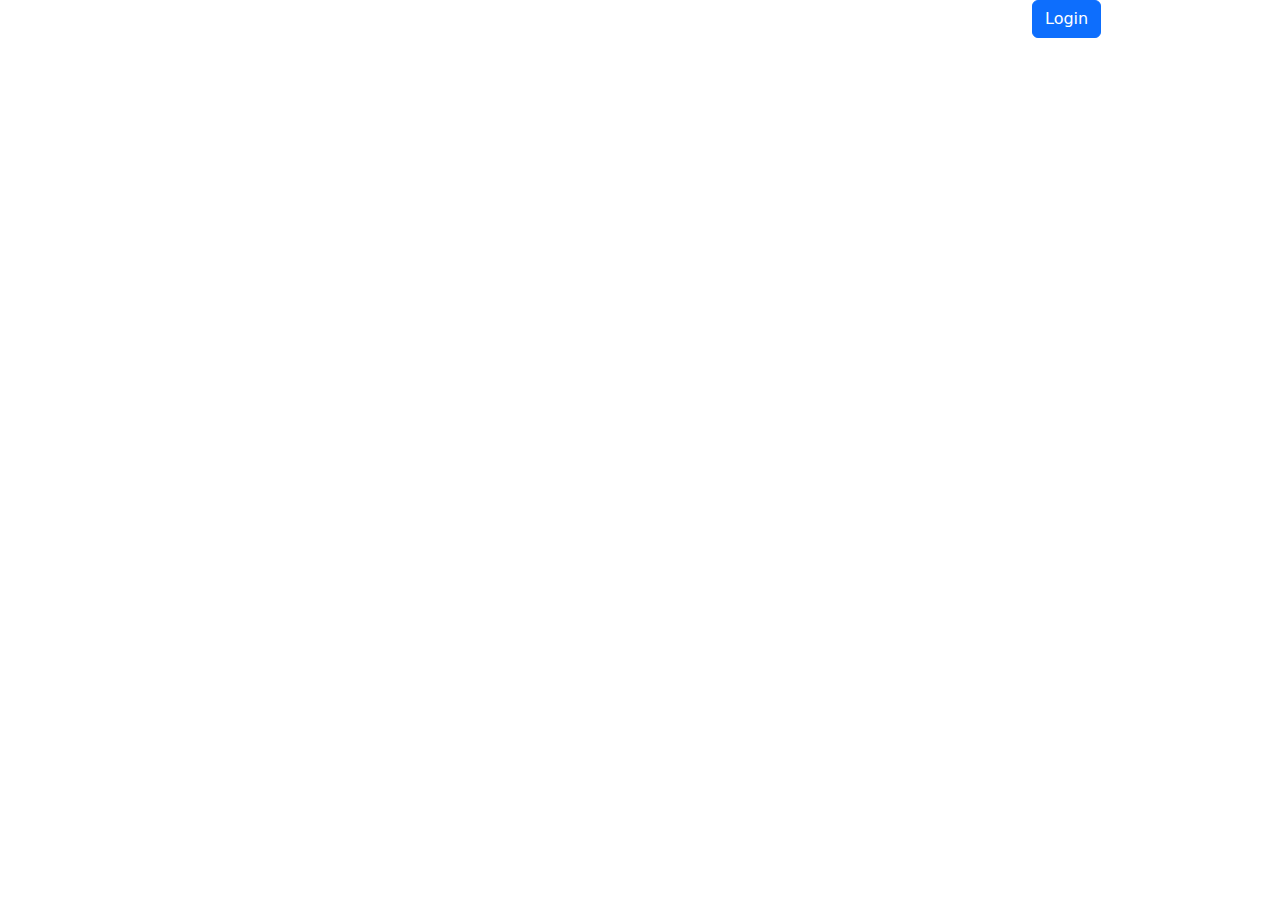
==== Site-Restaurante/index.html @ a01f64b5 "Estrutura do Modal" ====
<!DOCTYPE html>
<html lang="en">

<head>
    <meta charset="UTF-8">
    <meta name="viewport" content="width=device-width, initial-scale=1.0">
    <title>Site-Restaurante</title>
    <!-- CSS restaurante -->
    <link href="https://cdn.jsdelivr.net/npm/bootstrap@5.3.3/dist/css/bootstrap.min.css" rel="stylesheet"
        crossorigin="anonymous">

    <!-- CSS externo -->
    <link rel="stylesheet" href="./css/style.css">
</head>

<body>
    <nav>
        <div class="container">
            <div class="row">
                <div class="col-10"></div>
                <div class="col">
                    <button type="button" class="btn btn-primary" data-bs-toggle="modal" data-bs-target="#loginModal">
                        Login
                    </button>
                </div>
            </div>
        </div>
    </nav>


    <!-- Modal -->
    <div class="modal fade" id="loginModal" tabindex="-1" aria-labelledby="loginModalLabel" aria-hidden="true">
        <div class="modal-dialog">
            <div class="modal-content">
                <div class="modal-header">
                    <h1 class="modal-title fs-5" id="exampleModalLabel">Modal title</h1>
                    <button type="button" class="btn-close" data-bs-dismiss="modal" aria-label="Close"></button>
                </div>
                <div class="modal-body">
                    ...
                </div>
                <div class="modal-footer">
                    <button type="button" class="btn btn-secondary" data-bs-dismiss="modal">Close</button>
                    <button type="button" class="btn btn-primary">Save changes</button>
                </div>
            </div>
        </div>
    </div>

</body>

<!-- JS do bootstrap -->
<script src="https://cdn.jsdelivr.net/npm/bootstrap@5.3.3/dist/js/bootstrap.bundle.min.js"
    crossorigin="anonymous"></script>

</html>
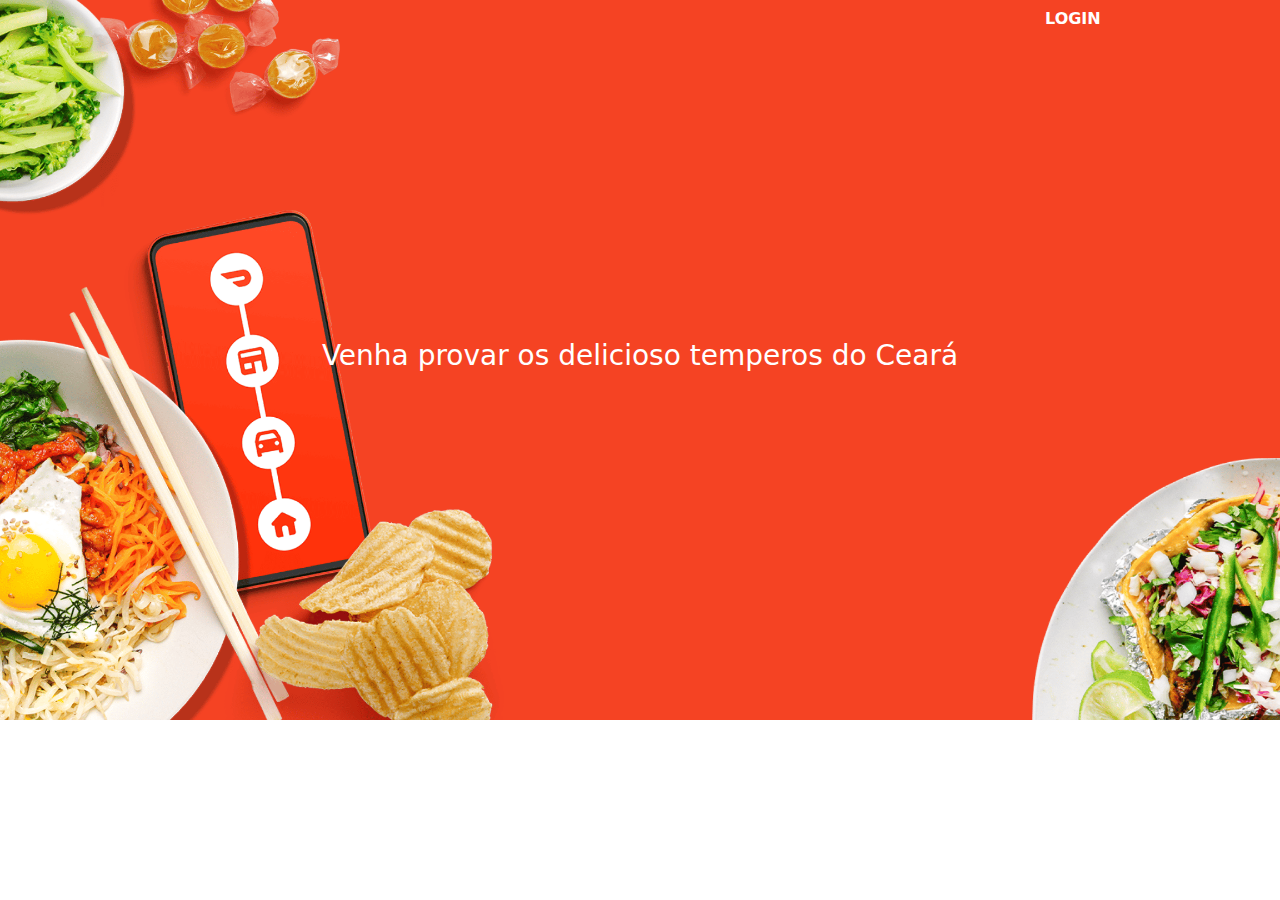
==== commit b18c8c06: "Estrutura Header" ====
--- a/Site-Restaurante/index.html
+++ b/Site-Restaurante/index.html
@@ -19,7 +19,7 @@
             <div class="row">
                 <div class="col-10"></div>
                 <div class="col">
-                    <button type="button" class="btn btn-primary" data-bs-toggle="modal" data-bs-target="#loginModal">
+                    <button type="button" class="btn btn-link" data-bs-toggle="modal" data-bs-target="#loginModal">
                         Login
                     </button>
                 </div>
@@ -27,13 +27,18 @@
         </div>
     </nav>
 
+    <header>
+        <h3>Venha provar os delicioso temperos do Ceará</h3>
+    </header>
+
+
 
     <!-- Modal -->
     <div class="modal fade" id="loginModal" tabindex="-1" aria-labelledby="loginModalLabel" aria-hidden="true">
         <div class="modal-dialog">
             <div class="modal-content">
                 <div class="modal-header">
-                    <h1 class="modal-title fs-5" id="exampleModalLabel">Modal title</h1>
+                    <h1 class="modal-title fs-5" id="loginModalLabel">Modal title</h1>
                     <button type="button" class="btn-close" data-bs-dismiss="modal" aria-label="Close"></button>
                 </div>
                 <div class="modal-body">
@@ -46,7 +51,6 @@
             </div>
         </div>
     </div>
-
 </body>
 
 <!-- JS do bootstrap -->
--- a/Site-Restaurante/css/style.css
+++ b/Site-Restaurante/css/style.css
@@ -0,0 +1,22 @@
+.btn-link {
+    text-decoration: none;
+    font-weight: 700;
+    text-transform: uppercase;
+    color: white;
+}
+
+header {
+    background-image: url('../img/banner_desktop.png');
+    height: 80vh;
+    background-size: cover;
+    display: flex;
+    justify-content: center;
+    align-items: center;
+    color: white;
+    font-weight: 700;
+
+}
+
+nav .row {
+    height: 0;
+}
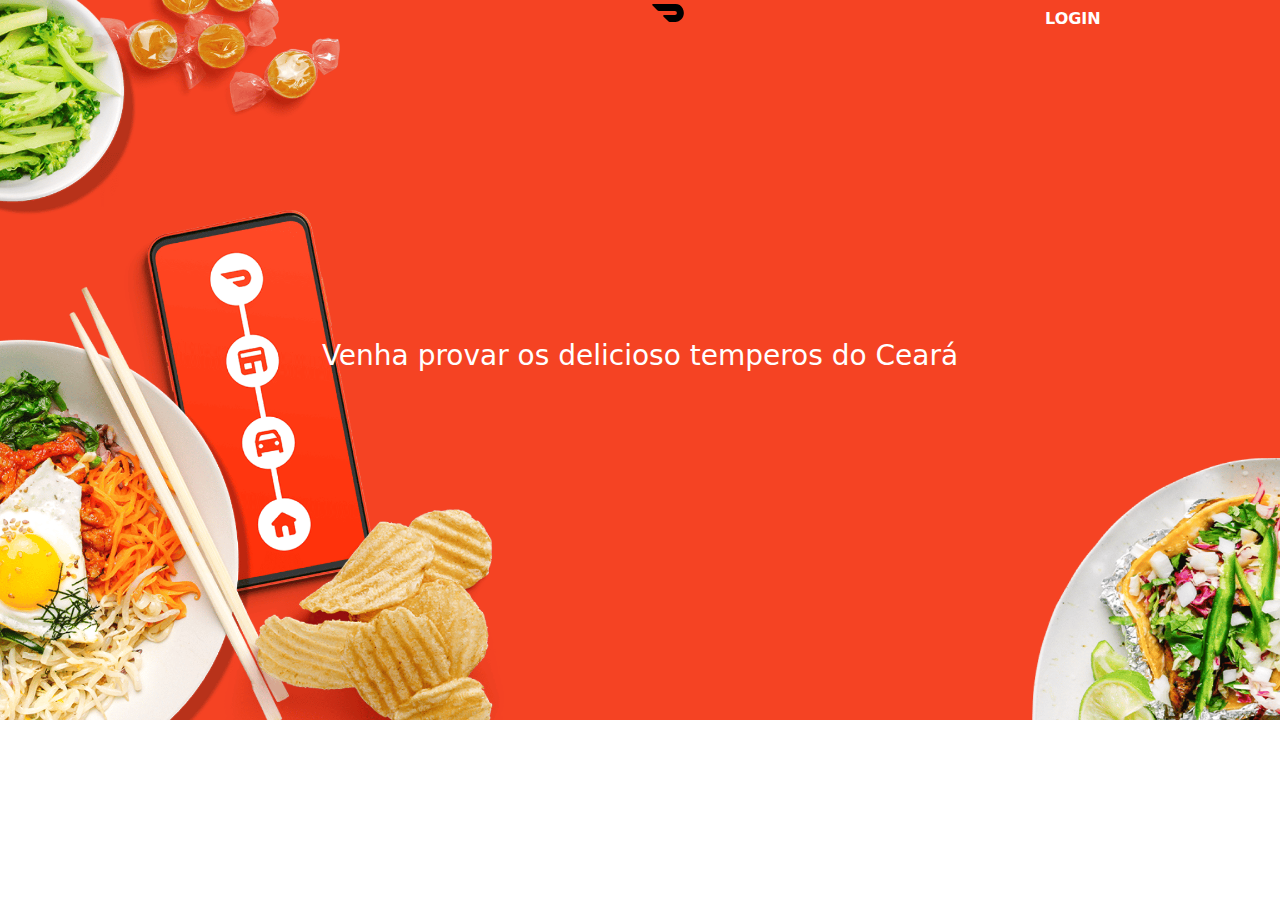
==== commit 5c42b198: "AJEITE A LOGO" ====
--- a/Site-Restaurante/index.html
+++ b/Site-Restaurante/index.html
@@ -17,7 +17,13 @@
     <nav>
         <div class="container">
             <div class="row">
-                <div class="col-10"></div>
+                <div class="col-6"></div>
+                <div class="col-4">
+                    <svg aria-hidden="true" width="32" height="18" viewBox="0 0 99.5 56.5" fill="var(--base-color-white)"><path d="M95.64,13.38A25.24,25.24,0,0,0,73.27,0H2.43A2.44,2.44,0,0,0,.72,4.16L16.15,19.68a7.26,7.26,0,0,0,5.15,2.14H71.24a6.44,6.44,0,1,1,.13,12.88H36.94a2.44,2.44,0,0,0-1.72,4.16L50.66,54.39a7.25,7.25,0,0,0,5.15,2.14H71.38c20.26,0,35.58-21.66,24.26-43.16"></path></svg>
+                    <!-- SE VIREM COM A LOGO NO MEIO -->
+                </div>
+
+                
                 <div class="col">
                     <button type="button" class="btn btn-link" data-bs-toggle="modal" data-bs-target="#loginModal">
                         Login
@@ -28,7 +34,11 @@
     </nav>
 
     <header>
+
         <h3>Venha provar os delicioso temperos do Ceará</h3>
+
+
+
     </header>
 
 
@@ -38,15 +48,28 @@
         <div class="modal-dialog">
             <div class="modal-content">
                 <div class="modal-header">
-                    <h1 class="modal-title fs-5" id="loginModalLabel">Modal title</h1>
+                    <h1 class="modal-title fs-5" id="loginModalLabel">Entrar</h1>
                     <button type="button" class="btn-close" data-bs-dismiss="modal" aria-label="Close"></button>
                 </div>
                 <div class="modal-body">
-                    ...
+                    <!-- Form Floating Label -->
+                    <div class="form-floating mb-3">
+                        <input type="email" class="form-control" id="email" placeholder="name@example.com">
+                        <label for="email">E-mail</label>
+                    </div>
+                    <div class="form-floating">
+                        <input type="password" class="form-control" id="senha" placeholder="Password">
+                        <label for="senha">Senha</label>
+                    </div>
                 </div>
                 <div class="modal-footer">
-                    <button type="button" class="btn btn-secondary" data-bs-dismiss="modal">Close</button>
-                    <button type="button" class="btn btn-primary">Save changes</button>
+
+                    <button type="button" class="btn btn-primary">Login</button>
+
+                    <li>
+                        <a href="cadastro.html">Cadastrar</a>
+                    </li>
+
                 </div>
             </div>
         </div>
--- a/Site-Restaurante/css/style.css
+++ b/Site-Restaurante/css/style.css
@@ -20,3 +20,14 @@
 nav .row {
     height: 0;
 }
+
+.modal-footer {
+    display: flex;
+    justify-content: center;
+    flex-direction: column;
+}
+
+.modal-footer li {
+    list-style: none;
+
+}
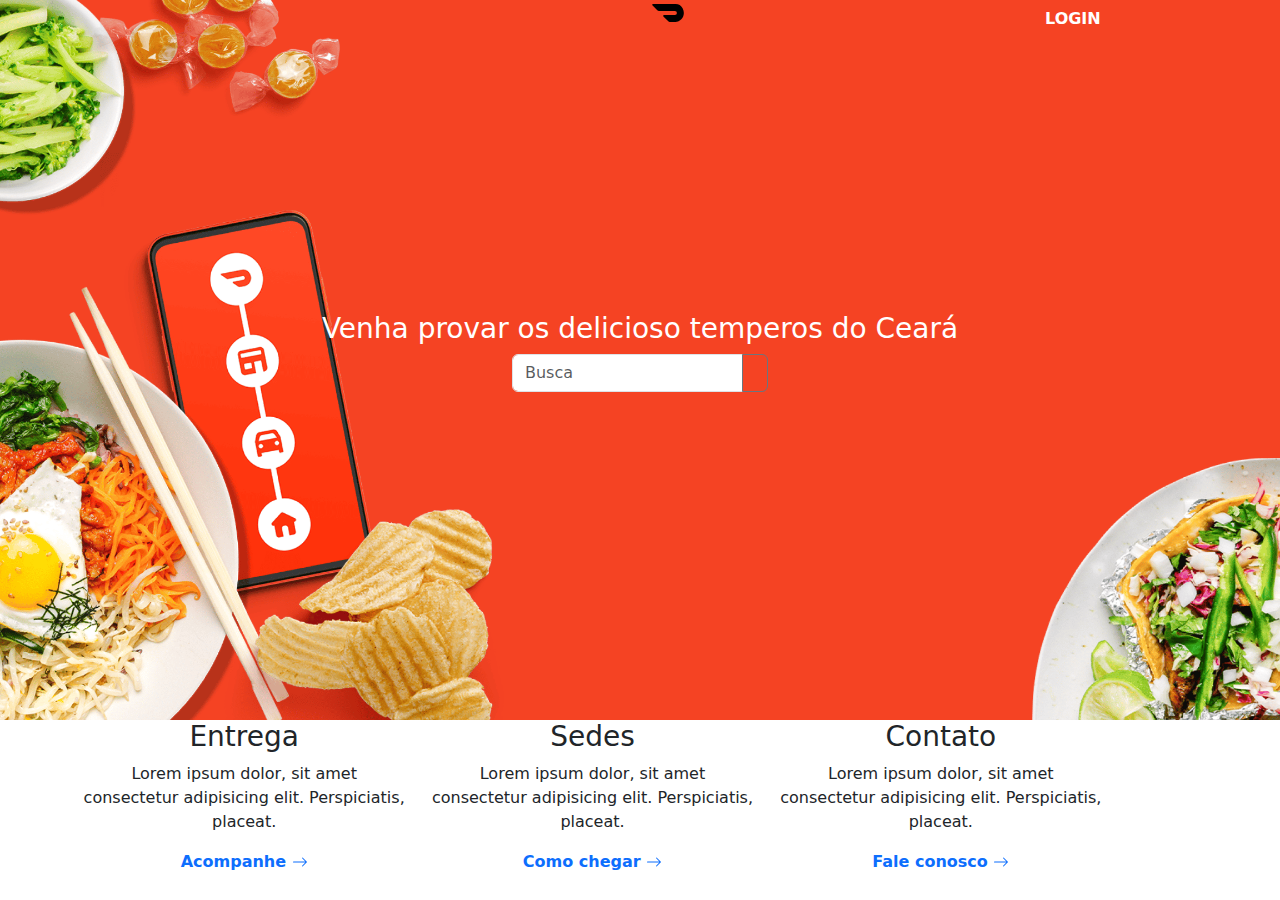
==== commit eb2fab25: "Tela de icones" ====
--- a/Site-Restaurante/index.html
+++ b/Site-Restaurante/index.html
@@ -37,13 +37,56 @@
 
         <h3>Venha provar os delicioso temperos do Ceará</h3>
 
-
+        <!-- BUSCAR -->
+        <div class="input-group mb-3">
+            <input type="text" class="form-control" placeholder="Busca" aria-label="Recipient's username" aria-describedby="button-addon2">
+            <button class="btn btn-outline-secondary" type="button" id="button-addon2"></button>
+          </div>
 
     </header>
 
+    <section class="container">
+        <div class="row">
 
 
-    <!-- Modal -->
+            <div class="col icone">
+                <img src="https://cdn.doordash.com/media/consumer/home/landing/new/ScootScoot.svg
+                " alt="">
+                <h3>Entrega</h3>
+                <p>Lorem ipsum dolor, sit amet consectetur adipisicing elit. Perspiciatis, placeat.</p>
+                <a href="#">Acompanhe <svg xmlns="http://www.w3.org/2000/svg" width="16" height="16" fill="currentColor" class="bi bi-arrow-right" viewBox="0 0 16 16">
+                    <path fill-rule="evenodd" d="M1 8a.5.5 0 0 1 .5-.5h11.793l-3.147-3.146a.5.5 0 0 1 .708-.708l4 4a.5.5 0 0 1 0 .708l-4 4a.5.5 0 0 1-.708-.708L13.293 8.5H1.5A.5.5 0 0 1 1 8"/>
+                  </svg></a>
+            </div>
+            <div class="col icone">
+                <img src="https://cdn.doordash.com/media/consumer/home/landing/new/Storefront.svg
+                " alt="">
+                <h3>Sedes</h3>
+                <p>Lorem ipsum dolor, sit amet consectetur adipisicing elit. Perspiciatis, placeat.</p>
+
+
+
+                <a href="#">Como chegar <svg xmlns="http://www.w3.org/2000/svg" width="16" height="16" fill="currentColor" class="bi bi-arrow-right" viewBox="0 0 16 16">
+                    <path fill-rule="evenodd" d="M1 8a.5.5 0 0 1 .5-.5h11.793l-3.147-3.146a.5.5 0 0 1 .708-.708l4 4a.5.5 0 0 1 0 .708l-4 4a.5.5 0 0 1-.708-.708L13.293 8.5H1.5A.5.5 0 0 1 1 8"/>
+                  </svg></a>
+            </div>
+            <div class="col icone">
+               <img src="https://cdn.doordash.com/media/consumer/home/landing/new/iphone.svg
+               " alt="">
+               <h3>Contato</h3>
+                <p>Lorem ipsum dolor, sit amet consectetur adipisicing elit. Perspiciatis, placeat.</p>
+
+
+
+               <a href="#">Fale conosco <svg xmlns="http://www.w3.org/2000/svg" width="16" height="16" fill="currentColor" class="bi bi-arrow-right" viewBox="0 0 16 16">
+                <path fill-rule="evenodd" d="M1 8a.5.5 0 0 1 .5-.5h11.793l-3.147-3.146a.5.5 0 0 1 .708-.708l4 4a.5.5 0 0 1 0 .708l-4 4a.5.5 0 0 1-.708-.708L13.293 8.5H1.5A.5.5 0 0 1 1 8"/>
+              </svg></a>
+            </div>
+            <div class="col-1"></div>
+        </div>
+    </section>
+
+    
     <div class="modal fade" id="loginModal" tabindex="-1" aria-labelledby="loginModalLabel" aria-hidden="true">
         <div class="modal-dialog">
             <div class="modal-content">
--- a/Site-Restaurante/css/style.css
+++ b/Site-Restaurante/css/style.css
@@ -10,12 +10,19 @@
     height: 80vh;
     background-size: cover;
     display: flex;
+    flex-direction: column;
     justify-content: center;
     align-items: center;
     color: white;
     font-weight: 700;
 
 }
+
+.input-group {
+    width: 20%;    
+}
+
+
 
 nav .row {
     height: 0;
@@ -27,7 +34,29 @@
     flex-direction: column;
 }
 
-.modal-footer li {
+li {
     list-style: none;
 
 }
+
+section {
+    margin: auto;
+}
+
+.icone {
+    display: flex;
+    flex-direction: column;
+    justify-content: center;
+    align-items: center;
+    text-align: center;
+}
+
+.icone a {
+    text-decoration: none;
+    font-weight: 700;
+}
+
+/* .icone span {
+    font-size: 2rem;
+    display: flex;
+} */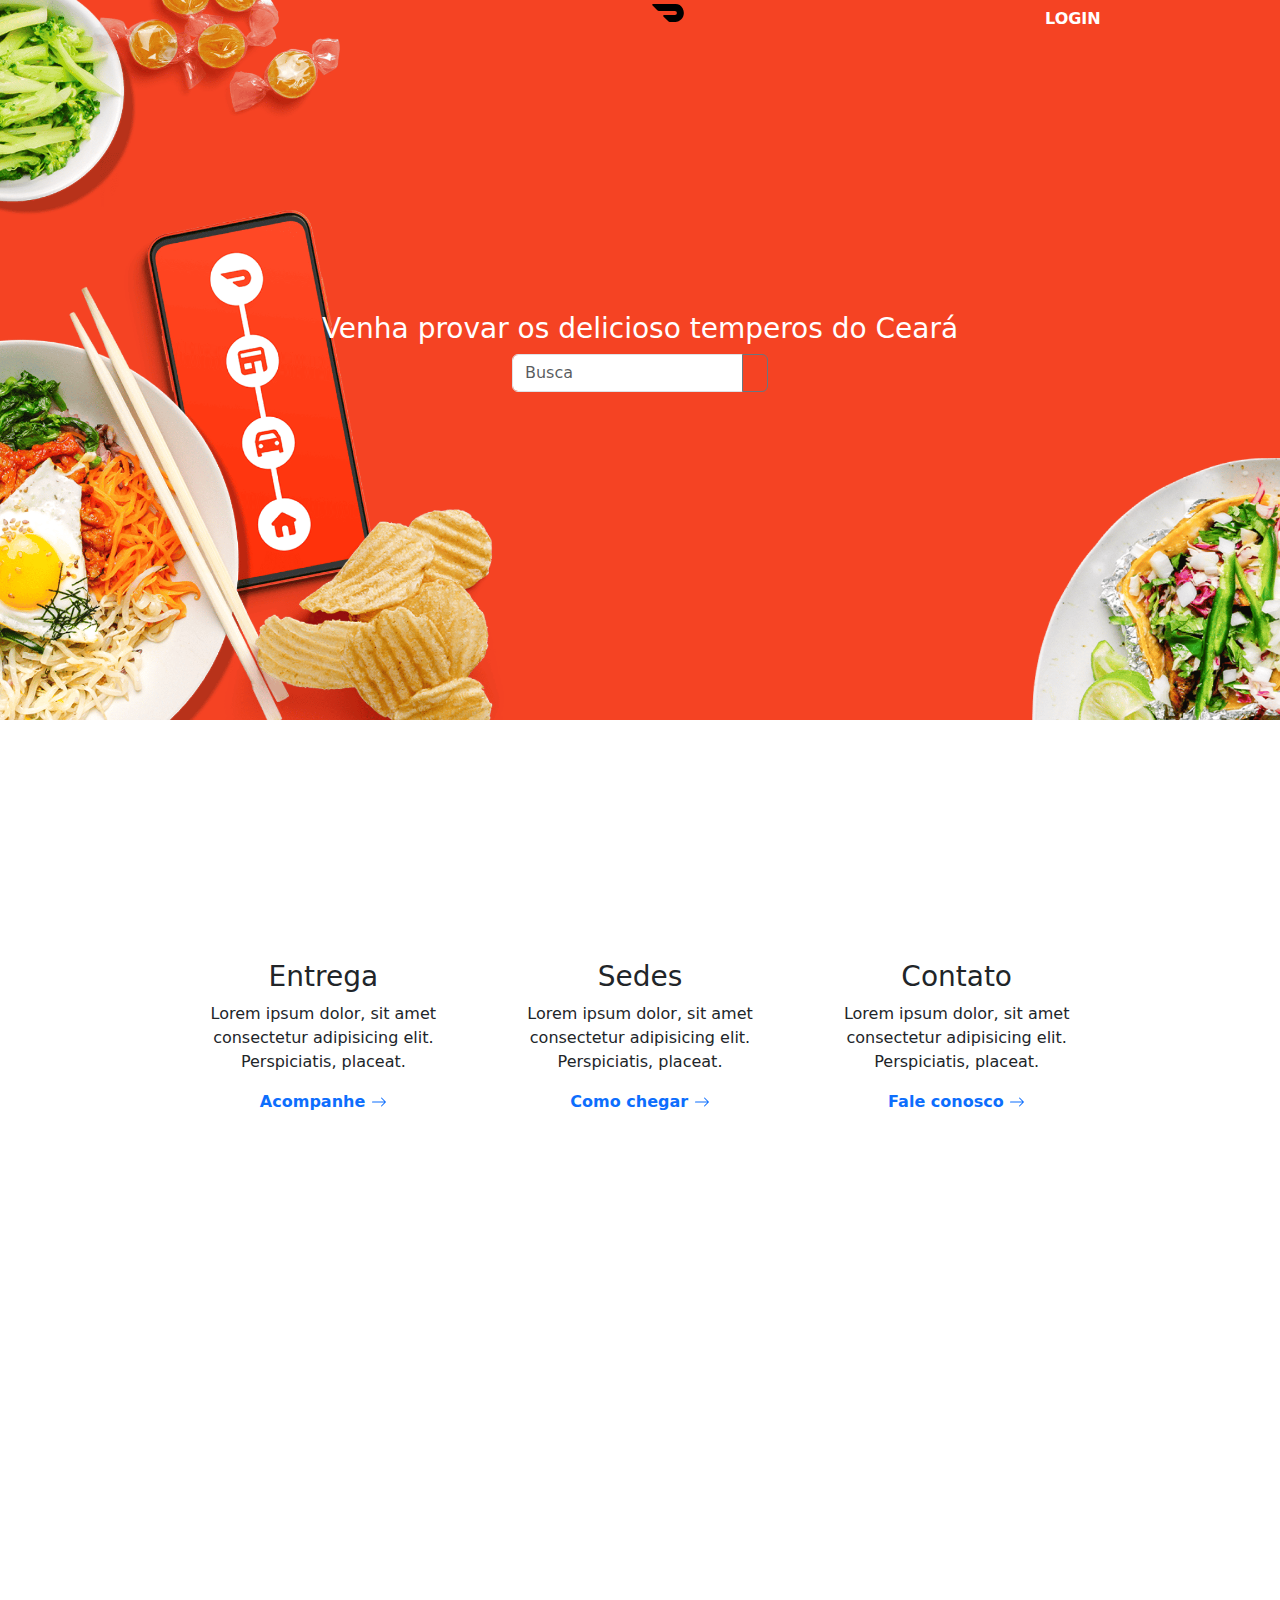
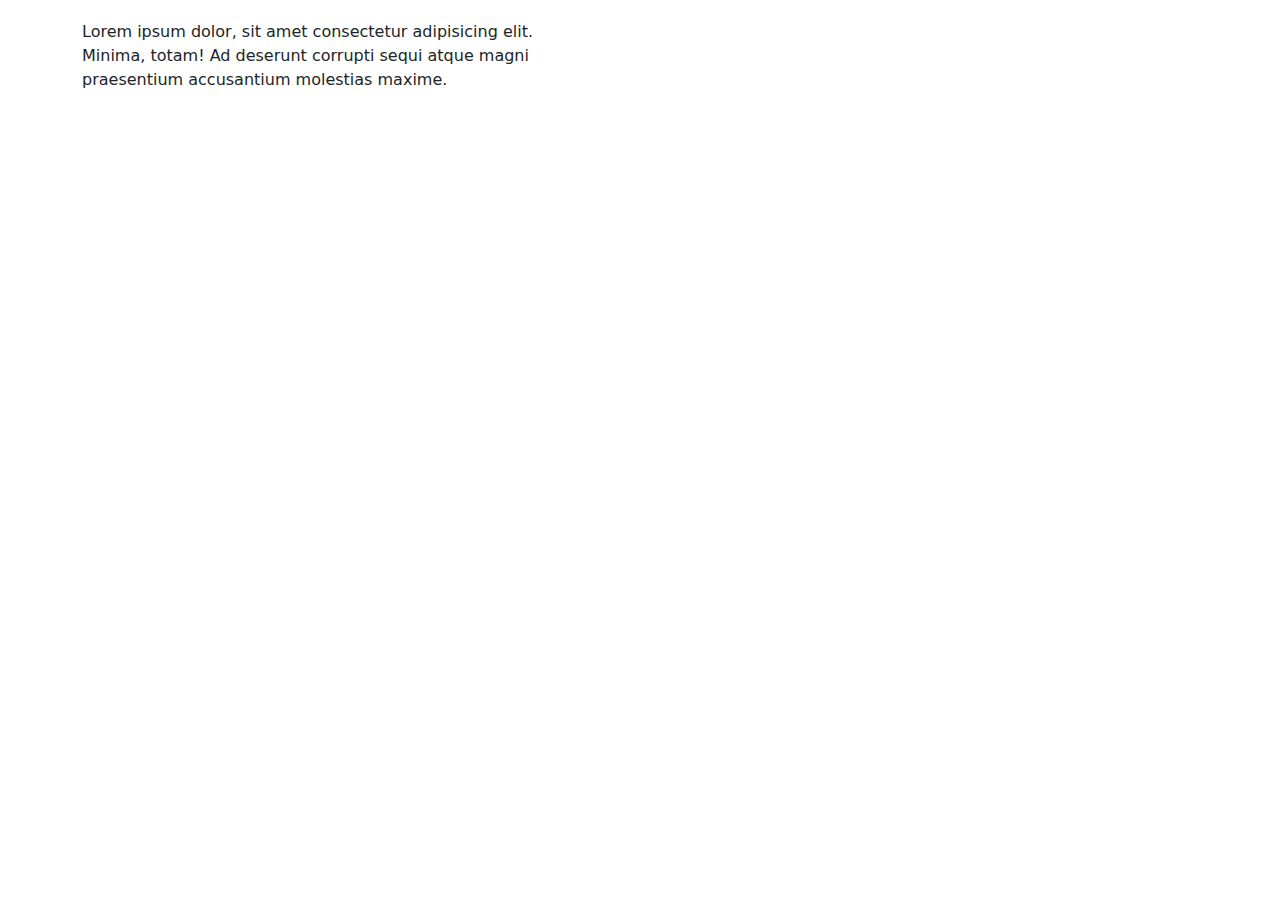
==== commit c2111bfb: "CSS att" ====
--- a/Site-Restaurante/index.html
+++ b/Site-Restaurante/index.html
@@ -45,9 +45,10 @@
 
     </header>
 
-    <section class="container">
+    <section class="container" id="icones">
         <div class="row">
 
+            <div class="col-1"></div>
 
             <div class="col icone">
                 <img src="https://cdn.doordash.com/media/consumer/home/landing/new/ScootScoot.svg
@@ -86,7 +87,28 @@
         </div>
     </section>
 
+    <!-- PRODUTO 1  -->
+
+    <section id="produto1">
+        <div class="container">
+            <div class="row">
+                <!-- <div class="col-1"></div> -->
+                <div class="col">Lorem ipsum dolor, sit amet consectetur adipisicing elit. Minima, totam! Ad deserunt corrupti sequi atque magni praesentium accusantium molestias maxime.</div>
+                <div class="col"> 
+                    <img src="https://img.cdn4dd.com/cdn-cgi/image/fit=cover,format=auto,quality=60/https://cdn.doordash.com/managed/consumer/seo/home/landing_cta/download_the_app_desktop.png
+
+                    " alt="">
+                </div>
+                <div class="col-1"></div>
+            </div>
+        </div>
+        
+
+    </section>
+
     
+
+    <!-- MODAL -->
     <div class="modal fade" id="loginModal" tabindex="-1" aria-labelledby="loginModalLabel" aria-hidden="true">
         <div class="modal-dialog">
             <div class="modal-content">
--- a/Site-Restaurante/css/style.css
+++ b/Site-Restaurante/css/style.css
@@ -1,3 +1,13 @@
+:root {
+    --cor-01: #f9f9f9;
+}
+
+
+
+nav .row {
+    height: 0;
+}
+
 .btn-link {
     text-decoration: none;
     font-weight: 700;
@@ -6,8 +16,8 @@
 }
 
 header {
+    height: 80vh;
     background-image: url('../img/banner_desktop.png');
-    height: 80vh;
     background-size: cover;
     display: flex;
     flex-direction: column;
@@ -41,14 +51,23 @@
 
 section {
     margin: auto;
+    height: 100vh;
+}
+
+#icones img {
+    height: 10rem;
+    display: flex;
+    justify-content: space-around;
 }
 
 .icone {
+    padding: 5rem 1px;
     display: flex;
     flex-direction: column;
     justify-content: center;
     align-items: center;
     text-align: center;
+    /* border: 2px solid red; */
 }
 
 .icone a {
@@ -56,7 +75,13 @@
     font-weight: 700;
 }
 
-/* .icone span {
+.icone span {
     font-size: 2rem;
-    display: flex;
-} */+} 
+
+button {
+    padding: 0.5rem 1rem ;
+    background-color: #c8062d;
+    color: white;
+    font-weight: 700;
+}
